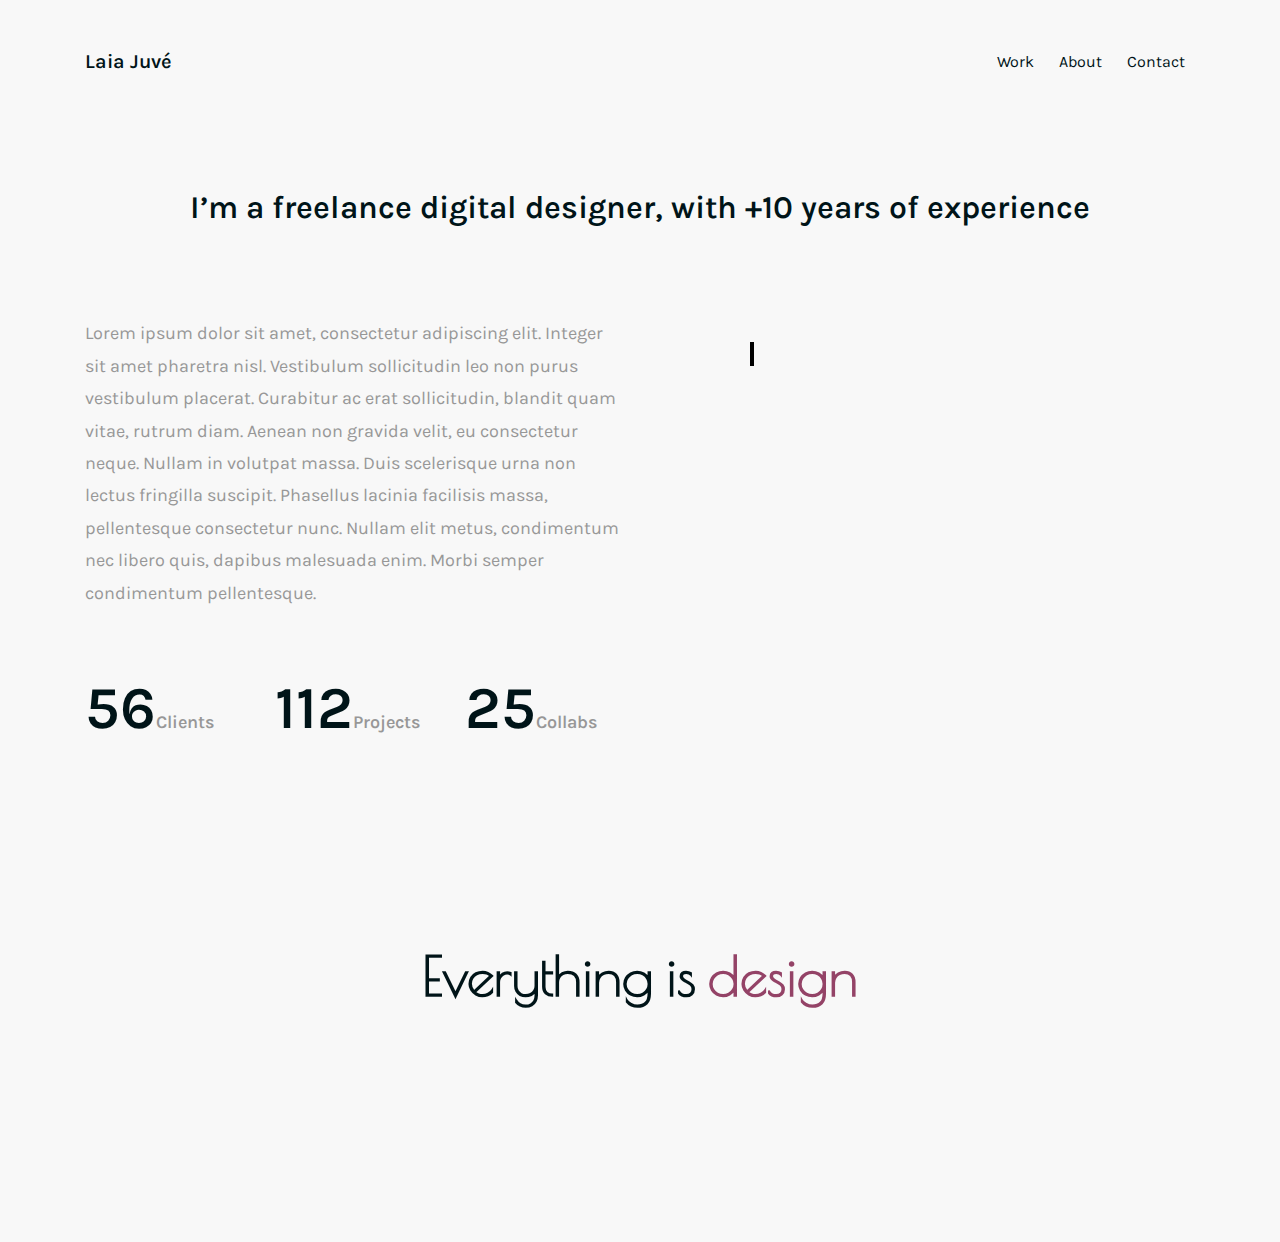
==== about.html @ dd07eb95 "v3" ====
<!DOCTYPE html>
<html lang="es">
<head>
	<title>Laia Juvé Portfolio</title>
	<meta charset="UTF-8">
	<meta name="description" content="Laia Juvé Portfolio">
	<meta name="keywords" content="portfolio, laia , designer, creative, html">
	<meta name="viewport" content="width=device-width, initial-scale=1.0">
	<!-- Favicon -->
	<link href="img/favicon.ico" rel="shortcut icon"/>

	<!-- Google Fonts -->
	<link href="https://fonts.googleapis.com/css?family=Open+Sans" rel="stylesheet">
	<link href="https://fonts.googleapis.com/css?family=Poiret+One" rel="stylesheet">
	<link href="https://fonts.googleapis.com/css?family=Karla" rel="stylesheet">

	<!-- Stylesheets -->
	<link rel="stylesheet" href="stylesheet/bootstrap.min.css"/>
	<link rel="stylesheet" href="stylesheet/font-awesome.min.css"/>
	<link rel="stylesheet" href="stylesheet/magnific-popup.css"/>
	<link rel="stylesheet" href="stylesheet/style.css"/>


	<!--[if lt IE 9]>
	  <script src="https://oss.maxcdn.com/html5shiv/3.7.2/html5shiv.min.js"></script>
	  <script src="https://oss.maxcdn.com/respond/1.4.2/respond.min.js"></script>
	<![endif]-->

</head>
<body>

	<!-- header section start -->
	<header class="cabecera">
		<div class="container">
			<div class="row">
				<div class="col-lg-4 col-md-3">
					<div class="logo">
						<h2 class="logotipo">Laia Juvé</h2>
					</div>
				</div>
				<div class="col-lg-8 col-md-9">
					<nav class="main-menu">
						<ul>
							<li><a href="contact.html">Contact</a></li>
							<li><a href="about.html">About</a></li>
							<li><a href="home.html">Work</a></li>
						</ul>
					</nav>
				</div>
			</div>
		</div>
		<div class="nav-switch">
			<i class="fa fa-bars"></i>
		</div>
	</header>
	<!-- header section end -->

	<!-- intro section start -->
	<section class="intro-section">
		<div class="container text-center">
			<div class="row">
				<div class="col-xl-10 offset-xl-1">
					<h2 class="section-title">I’m a freelance <span>digital designer</span>, with +10 years of experience</h2>
				</div>
			</div>
		</div>
	</section>
	<!-- intro section end -->


	<!-- page section start -->
	<section class="page-section">
		<div class="container">
			<div class="row">
				<div class="col-lg-6">
					<p>Lorem ipsum dolor sit amet, consectetur adipiscing elit. Integer sit amet pharetra nisl. Vestibulum sollicitudin leo non purus vestibulum placerat. Curabitur ac erat sollicitudin, blandit quam vitae, rutrum diam. Aenean non gravida velit, eu consectetur neque. Nullam in volutpat massa. Duis scelerisque urna non lectus fringilla suscipit. Phasellus lacinia facilisis massa, pellentesque consectetur nunc. Nullam elit metus, condimentum nec libero quis, dapibus malesuada enim. Morbi semper condimentum pellentesque. </p>
					<div class="row mt-5">
						<div class="col-md-4">
							<div class="milestone">
								<h2>56<span>Clients</span></h2>
							</div>
						</div>
						<div class="col-md-4">
							<div class="milestone">
								<h2>112<span>Projects</span></h2>
							</div>
						</div>
						<div class="col-md-4">
							<div class="milestone">
								<h2>25<span>Collabs</span></h2>
							</div>
						</div>
					</div>
					<figure class="mt-5">
						<img src="img/sign.png" alt="">
					</figure>
				</div>
				<div class="col-lg-5 offset-lg-1">
					<figure class="pic-frame">
						<img src="img/about.jpg" alt="">
					</figure>
				</div>
			</div>
		</div>
	</section>
	<!-- page section end -->


	<!-- FOOTER -->
	<footer class="pie text-center">
		<div class="container">
			<h2 class="titulos mb-5">Everything is <span>design</span></h2>
			<div class="rrss">
				<a href="https://www.linkedin.com/in/laia-juv%C3%A9-navarro-432b17116/"><span class="fa fa-linkedin"></span></a>
				<a href="https://www.instagram.com/laia.jn/"><span class="fa fa-instagram"></span></a>
				<a href="https://www.facebook.com/laiajuve"><span class="fa fa-facebook"></span></a>
			</div>

		</div>
	</footer>
	<!-- footer section end -->


	<!--====== Javascripts & Jquery ======-->
	<script src="js/jquery-2.1.4.min.js"></script>
	<script src="js/bootstrap.min.js"></script>
	<script src="js/mixitup.min.js"></script>
	<script src="js/magnific-popup.min.js"></script>
	<script src="js/main.js"></script>
</body>
</html>
---- stylesheet/style.css ----
/*----------------------------------------*/
/* Template default CSS
/*----------------------------------------*/

html,
body {
  height: 100%;
  font-family: 'Karla', sans-serif;
  background-color: #f8f8f8;
}

h1,
h2,
h3,
h4,
h5,
h6 {
  color: #001418;
  margin: 0;
  font-weight: 600;
  font-family: 'Karla', sans-serif;
}

p {
  font-size: 18px;
  color: #979797;
  line-height: 1.8;
}

img {
  max-width: 100%;
}

input:focus,
select:focus,
button:focus,
textarea:focus {
  outline: none;
}

a:hover,
a:focus {
  text-decoration: none;
  outline: none;
}

ul,
ol {
  padding: 0;
  margin: 0;
}


/*------------------------
  Helper css
--------------------------*/
.body-pad {
  padding: 0 40px;
}

.spad {
  padding: 100px 0;
}

.pt100 {
  padding-top: 100px;
}

.set-bg {
  background-repeat: no-repeat;
  background-size: cover;
}

.titulos {
  font-size: 55px;
  font-family: 'Poiret One', cursive;
}

.titulos span {
  color: #944367;
}

/*------------------------
  Common Elements
--------------------------*/
.element {
  margin-bottom: 100px;
}

.element:last-child {
  margin-bottom: 0;
}


/*------------------------
    Header Section
--------------------------*/
.cabecera {
  padding-top: 30px;
  padding-bottom: 20px;
  position: relative;
}

.logotipo {
  font-size: 20px;
  padding-top: 20px;
  line-height: 1.65;
}

.main-menu ul {
  list-style: none;
}

.main-menu ul li {
  display: inline;
  float: right;
}

.main-menu ul li a {
  display: inline-block;
  font-size: 16px;
  color: #001418;
  margin-left: 15px;
  margin-right: 10px;
  padding: 20px 0 5px;
}

.logo {
  display: inline-block;
  margin-top: -5px;
}

.main-menu a:hover {
  color: #944367;
  font-weight: bold;
}


.header-btn {
  float: right;
  margin-right: 0;
}

.nav-switch {
  display: none;
}

/*------------------------
    Intro Section
--------------------------*/
.intro-section {
  padding: 90px 0;
}

/*------------------------
    Portfolio Section
--------------------------*/
.portfolio-section {
  overflow: hidden;
}

.portfolio-filter {
  list-style: none;
  padding-bottom: 40px;
}


.portfolio-filter li {
  font-size: 16px;
  display: inline-block;
  margin-right: 30px;
  padding-bottom: 10px;
  color: #979797;
  cursor: pointer;
}

.portfolio-filter li.mixitup-control-active {
  color: #001418;
}

.portfolios-area .gallery-block {
  padding: 0;
}

.gallery-block {
  position: relative;
}

.portfolio-item {
  display: block;
  width: 100%;
  height: 600px;
  background-position: center center;
  position: relative;
  margin-bottom: 30px;
}

.portfolio-item .pi-inner {
  position: absolute;
  width: 100%;
  height: 100%;
  left: 0;
  top: 0;
  background: transparent;
  -webkit-transition: all 0.4s ease 0s;
  -o-transition: all 0.4s ease 0s;
  transition: all 0.4s ease 0s;
}

.portfolio-item .pi-inner h2 {
  opacity: 0;
  font-size: 30px;
  font-weight: 400;
  position: absolute;
  left: 50px;
  bottom: 50px;
  color: #fff;
  letter-spacing: 10px;
  -webkit-transition: all 0.3s ease 0s;
  -o-transition: all 0.3s ease 0s;
  transition: all 0.3s ease 0s;
}

.portfolio-item:hover .pi-inner {
  background: rgba(0, 20, 24, 0.8);
}

.portfolio-item:hover .pi-inner h2 {
  opacity: 1;
  letter-spacing: 0;
}

.portfolio-meta {
  padding-bottom: 45px;
}

.portfolio-meta h2 {
  font-size: 24px;
}

.portfolio-meta p {
  font-size: 14px;
  color: #a6a6a6;
  margin-bottom: 0;
}

.portfolio-intro {
  display: block;
}

.img-popup-warp .mfp-content {
  opacity: 0;
  -webkit-transform: scale(0.8);
  -ms-transform: scale(0.8);
  transform: scale(0.8);
  -webkit-transition: all 0.4s;
  -o-transition: all 0.4s;
  transition: all 0.4s;
}

.img-popup-warp.mfp-ready .mfp-content {
  opacity: 1;
  -webkit-transform: scale(1);
  -ms-transform: scale(1);
  transform: scale(1);
}

/*------------------------
    Footer
--------------------------*/
.pie {
  padding: 110px 0;
}

.rrss {
  margin-top: 60px;
  margin-bottom: 40px;
}

.rrss a {
  color: #979797;
  font-size: 15px;
  margin-right: 30px;
}

.rrss a:last-child {
  margin-right: 0;
}

.rrss a:hover {
  color: #944367;
}

/*------------------------
    About Page
--------------------------*/
.pic-frame {
  position: relative;
  padding-left: 25px;
  padding-bottom: 25px;
  display: inline-block;
}

.pic-frame:after {
  position: absolute;
  content: "";
  width: calc(100% - 25px);
  height: calc(100% - 25px);
  bottom: 0;
  left: 0;
  border: 2px solid #000;
  z-index: 1;
}

.milestone {
  margin-top: 15px;
}

.milestone h2 {
  font-size: 60px;
}

.milestone h2 span {
  font-size: 18px;
  color: #979797;
}



/* ===========================
  Responsive
==============================*/
@media only screen and (max-width: 1448px) {
  .home-2.container {
    width: auto;
  }
}

/* Medium screen : 992px. */
@media only screen and (min-width: 992px) and (max-width: 1199px) {
  .portfolio-item {
    height: 450px;
  }
}

/* Tablet :768px. */
@media only screen and (min-width: 768px) and (max-width: 991px) {
  .body-pad {
    padding: 0 30px;
  }
  .portfolio-item {
    height: 350px;
  }
}

/* Large Mobile :480px. */
@media only screen and (max-width: 767px) {
  .body-pad {
    padding: 0 15px;
  }
  .main-menu {
    position: absolute;
    background: #efefef;
    width: 100%;
    z-index: 999;
    left: 0;
    top: 30px;
    padding-top: 15px;
    display: none;
  }
  .main-menu ul li a {
    padding: 10px 15px;
    border-bottom: 1px solid #ddd;
    display: block;
  }
  .main-menu ul li {
    display: block;
  }
  .main-menu ul li:last-child a {
    border-bottom: none;
  }
  .home-2 {
    text-align: left;
  }
  .home-2 .main-menu {
    top: 99px;
  }
  .nav-switch {
    position: absolute;
    right: 25px;
    font-size: 30px;
    color: #333;
    top: 35px;
    display: block;
  }
  .header-btn {
    display: none;
  }
  .section-title {
    font-size: 45px;
  }
  .portfolio-filter {
    text-align: center;
  }
}

/* small Mobile :320px. */
@media only screen and (max-width: 479px) {
  .section-title {
    font-size: 30px;
  }
}
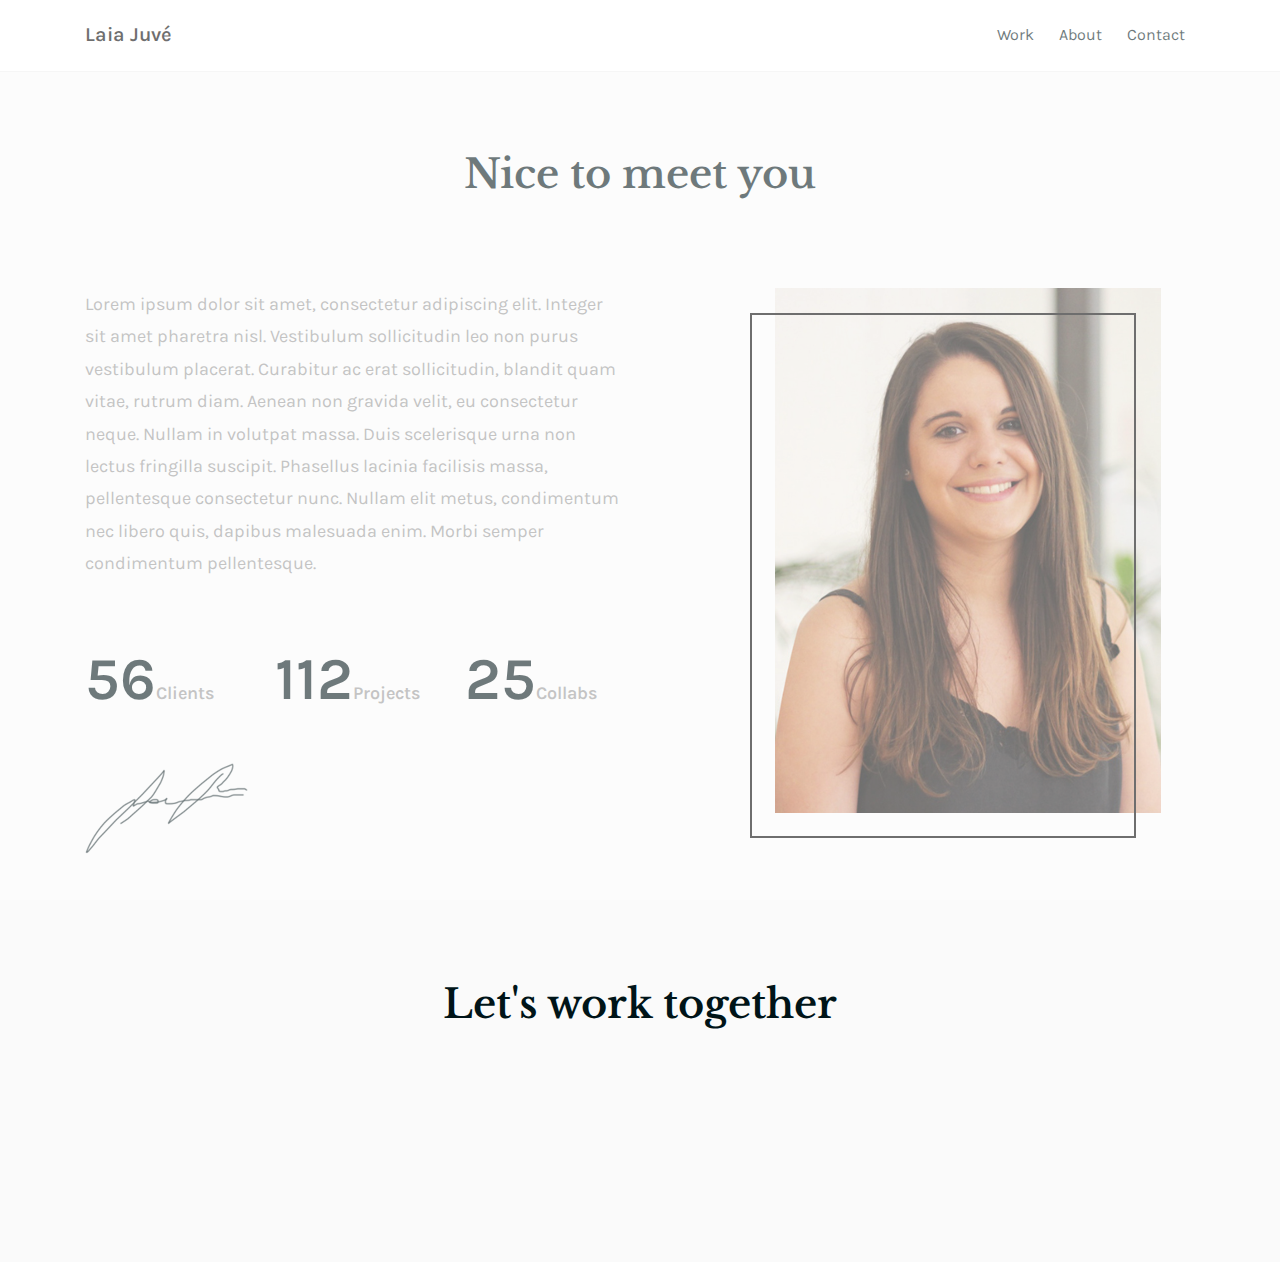
==== commit 19ca8a39: "13 oct" ====
--- a/about.html
+++ b/about.html
@@ -1,11 +1,12 @@
 <!DOCTYPE html>
-<html lang="es">
+<html lang="en">
 <head>
 	<title>Laia Juvé Portfolio</title>
 	<meta charset="UTF-8">
 	<meta name="description" content="Laia Juvé Portfolio">
 	<meta name="keywords" content="portfolio, laia , designer, creative, html">
 	<meta name="viewport" content="width=device-width, initial-scale=1.0">
+	<meta name="theme-color" content="#f8f8f8">
 	<!-- Favicon -->
 	<link href="img/favicon.ico" rel="shortcut icon"/>
 
@@ -13,8 +14,14 @@
 	<link href="https://fonts.googleapis.com/css?family=Open+Sans" rel="stylesheet">
 	<link href="https://fonts.googleapis.com/css?family=Poiret+One" rel="stylesheet">
 	<link href="https://fonts.googleapis.com/css?family=Karla" rel="stylesheet">
+	<link href="https://fonts.googleapis.com/css?family=Krub" rel="stylesheet">
+	<link href="https://fonts.googleapis.com/css?family=Libre+Baskerville" rel="stylesheet">
 
 	<!-- Stylesheets -->
+	<script src="./js/jquery.js"></script>
+ 	<script src="https://cdnjs.cloudflare.com/ajax/libs/popper.js/1.14.3/umd/popper.min.js" integrity="sha384-ZMP7rVo3mIykV+2+9J3UJ46jBk0WLaUAdn689aCwoqbBJiSnjAK/l8WvCWPIPm49" crossorigin="anonymous"></script>
+ 	<script src="./bootstrap.js"></script>
+ 	<script src="./main1.js"></script>
 	<link rel="stylesheet" href="stylesheet/bootstrap.min.css"/>
 	<link rel="stylesheet" href="stylesheet/font-awesome.min.css"/>
 	<link rel="stylesheet" href="stylesheet/magnific-popup.css"/>
@@ -29,19 +36,24 @@
 </head>
 <body>
 
+	<!-- Page Preloder -->
+	<div id="preloder">
+		<div class="loader"></div>
+	</div>
+
 	<!-- header section start -->
-	<header class="cabecera">
+	<header class="cabecera fixed-top">
 		<div class="container">
 			<div class="row">
 				<div class="col-lg-4 col-md-3">
 					<div class="logo">
-						<h2 class="logotipo">Laia Juvé</h2>
+						<h2 class="logotipo"><a href="home.html">Laia Juvé</a></h2>
 					</div>
 				</div>
 				<div class="col-lg-8 col-md-9">
 					<nav class="main-menu">
 						<ul>
-							<li><a href="contact.html">Contact</a></li>
+							<li><a href="contact.html" class="active">Contact</a></li>
 							<li><a href="about.html">About</a></li>
 							<li><a href="home.html">Work</a></li>
 						</ul>
@@ -60,7 +72,7 @@
 		<div class="container text-center">
 			<div class="row">
 				<div class="col-xl-10 offset-xl-1">
-					<h2 class="section-title">I’m a freelance <span>digital designer</span>, with +10 years of experience</h2>
+					<h2 class="titulos">Nice to meet you</h2>
 				</div>
 			</div>
 		</div>
@@ -109,7 +121,7 @@
 	<!-- FOOTER -->
 	<footer class="pie text-center">
 		<div class="container">
-			<h2 class="titulos mb-5">Everything is <span>design</span></h2>
+			<h2 class="titulos mb-5">Let's work together</h2>
 			<div class="rrss">
 				<a href="https://www.linkedin.com/in/laia-juv%C3%A9-navarro-432b17116/"><span class="fa fa-linkedin"></span></a>
 				<a href="https://www.instagram.com/laia.jn/"><span class="fa fa-instagram"></span></a>
--- a/stylesheet/style.css
+++ b/stylesheet/style.css
@@ -7,7 +7,7 @@
 body {
   height: 100%;
   font-family: 'Karla', sans-serif;
-  background-color: #f8f8f8;
+  background-color: #fafafa;
 }
 
 h1,
@@ -52,6 +52,7 @@
 }
 
 
+
 /*------------------------
   Helper css
 --------------------------*/
@@ -73,8 +74,8 @@
 }
 
 .titulos {
-  font-size: 55px;
-  font-family: 'Poiret One', cursive;
+  font-size: 40px;
+  font-family: 'Libre Baskerville', serif;
 }
 
 .titulos span {
@@ -97,15 +98,28 @@
     Header Section
 --------------------------*/
 .cabecera {
-  padding-top: 30px;
+  padding-top: 23px;
   padding-bottom: 20px;
-  position: relative;
+  background-color: white;
+  border-bottom: #f0f0f0 0.5px solid;
 }
 
 .logotipo {
   font-size: 20px;
-  padding-top: 20px;
+  padding-top: 0px;
   line-height: 1.65;
+}
+
+.fixed-top{
+  position: fixed;
+  top: 0;
+  right: 0;
+  left: 0;
+  z-index: 1030;
+}
+
+a{
+  color: black;
 }
 
 .main-menu ul {
@@ -123,7 +137,8 @@
   color: #001418;
   margin-left: 15px;
   margin-right: 10px;
-  padding: 20px 0 5px;
+  padding: 0px;
+  position: relative;
 }
 
 .logo {
@@ -133,6 +148,28 @@
 
 .main-menu a:hover {
   color: #944367;
+}
+
+.main-menu a:after  {
+  content: '';
+  position: absolute;
+  left: 0;
+  right: 0;
+  bottom: 0;
+  height: 2px;
+  background-color: #000;
+  opacity: 0;
+  transition: opacity 0.5s;
+  transition: bottom 0.3s;
+}
+
+.main-menu a:hover:after {
+  opacity: 1;
+  bottom: 2px;
+}
+
+.logo a:hover{
+  color: #944367;
   font-weight: bold;
 }
 
@@ -146,11 +183,65 @@
   display: none;
 }
 
+/*=== Preloder ===*/
+#preloder {
+  position: fixed;
+  width: 100%;
+  height: 100%;
+  top: 0;
+  left: 0;
+  z-index: 999999;
+  background: #fff;
+}
+
+.loader {
+  width: 30px;
+  height: 30px;
+  border: 3px solid #000;
+  position: absolute;
+  top: 50%;
+  left: 50%;
+  margin-top: -13px;
+  margin-left: -13px;
+  border-radius: 60px;
+  border-left-color: transparent;
+  animation: loader 0.8s linear infinite;
+  -webkit-animation: loader 0.8s linear infinite;
+}
+
+@keyframes loader {
+  0% {
+    -webkit-transform: rotate(0deg);
+            transform: rotate(0deg);
+  }
+  50% {
+    -webkit-transform: rotate(180deg);
+            transform: rotate(180deg);
+  }
+  100% {
+    -webkit-transform: rotate(360deg);
+            transform: rotate(360deg);
+  }
+}
+
+@-webkit-keyframes loader {
+  0% {
+    -webkit-transform: rotate(0deg);
+  }
+  50% {
+    -webkit-transform: rotate(180deg);
+  }
+  100% {
+    -webkit-transform: rotate(360deg);
+  }
+}
+
 /*------------------------
     Intro Section
 --------------------------*/
 .intro-section {
-  padding: 90px 0;
+  padding-top: 150px;
+  padding-bottom: 90px;
 }
 
 /*------------------------
@@ -162,7 +253,7 @@
 
 .portfolio-filter {
   list-style: none;
-  padding-bottom: 40px;
+  padding-bottom: 20px;
 }
 
 
@@ -391,7 +482,7 @@
     right: 25px;
     font-size: 30px;
     color: #333;
-    top: 35px;
+    top: 12px;
     display: block;
   }
   .header-btn {
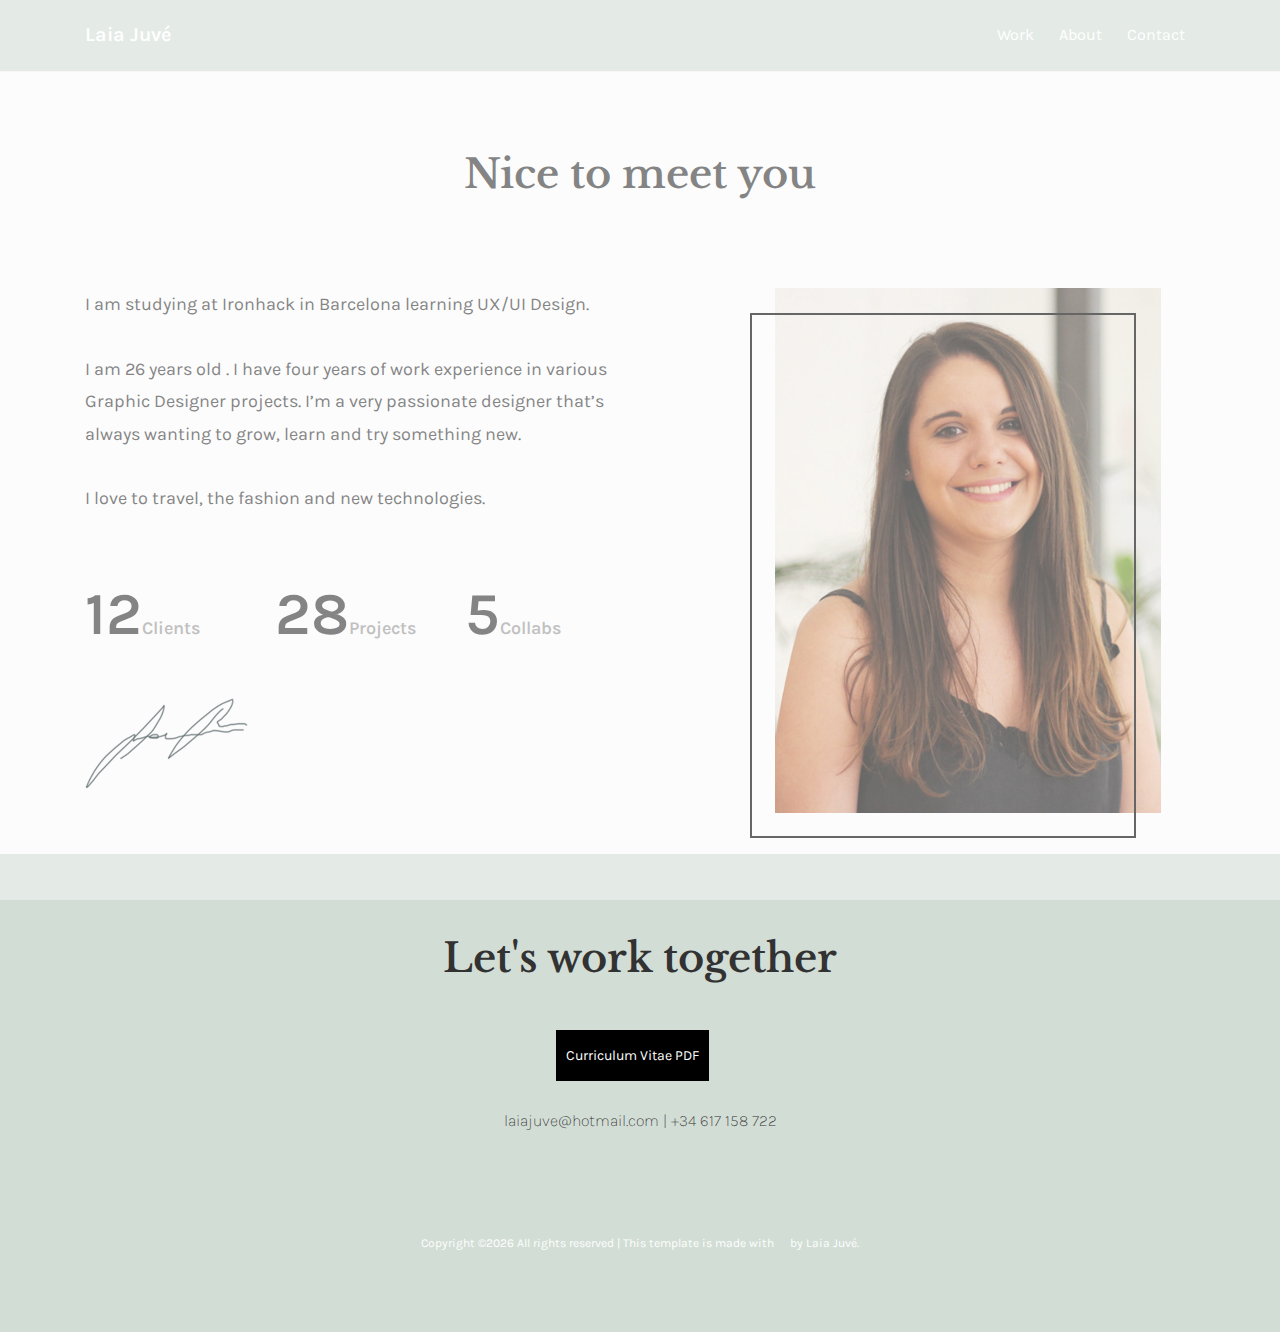
==== commit 8b1e8331: "14 oct_v2" ====
--- a/about.html
+++ b/about.html
@@ -85,21 +85,25 @@
 		<div class="container">
 			<div class="row">
 				<div class="col-lg-6">
-					<p>Lorem ipsum dolor sit amet, consectetur adipiscing elit. Integer sit amet pharetra nisl. Vestibulum sollicitudin leo non purus vestibulum placerat. Curabitur ac erat sollicitudin, blandit quam vitae, rutrum diam. Aenean non gravida velit, eu consectetur neque. Nullam in volutpat massa. Duis scelerisque urna non lectus fringilla suscipit. Phasellus lacinia facilisis massa, pellentesque consectetur nunc. Nullam elit metus, condimentum nec libero quis, dapibus malesuada enim. Morbi semper condimentum pellentesque. </p>
+					<p>I am studying at Ironhack in Barcelona learning UX/UI Design.<br><br>
+					I am 26 years old . I have four years of work experience in various
+					Graphic Designer projects. I’m a very passionate designer that’s
+					always wanting to grow, learn and try something new.<br><br>
+					I love to travel, the fashion and new technologies. </p>
 					<div class="row mt-5">
 						<div class="col-md-4">
 							<div class="milestone">
-								<h2>56<span>Clients</span></h2>
+								<h2>12<span>Clients</span></h2>
 							</div>
 						</div>
 						<div class="col-md-4">
 							<div class="milestone">
-								<h2>112<span>Projects</span></h2>
+								<h2>28<span>Projects</span></h2>
 							</div>
 						</div>
 						<div class="col-md-4">
 							<div class="milestone">
-								<h2>25<span>Collabs</span></h2>
+								<h2>5<span>Collabs</span></h2>
 							</div>
 						</div>
 					</div>
@@ -122,11 +126,17 @@
 	<footer class="pie text-center">
 		<div class="container">
 			<h2 class="titulos mb-5">Let's work together</h2>
+			<a href="Cv_Laia Juvé_English.pdf" class="site-btn">Curriculum Vitae PDF</a>
+			<h6 class="info">laiajuve@hotmail.com  |  +34 617 158 722 </h6>
 			<div class="rrss">
 				<a href="https://www.linkedin.com/in/laia-juv%C3%A9-navarro-432b17116/"><span class="fa fa-linkedin"></span></a>
 				<a href="https://www.instagram.com/laia.jn/"><span class="fa fa-instagram"></span></a>
 				<a href="https://www.facebook.com/laiajuve"><span class="fa fa-facebook"></span></a>
 			</div>
+			<div class="copyright"><!-- Link back to Colorlib can't be removed. Template is licensed under CC BY 3.0. -->
+Copyright &copy;<script>document.write(new Date().getFullYear());</script> All rights reserved | This template is made with <i class="fa fa-heart-o" aria-hidden="true"></i> by Laia Juvé.
+<!-- Link back to Colorlib can't be removed. Template is licensed under CC BY 3.0. -->
+</div>
 
 		</div>
 	</footer>
--- a/stylesheet/style.css
+++ b/stylesheet/style.css
@@ -16,15 +16,16 @@
 h4,
 h5,
 h6 {
-  color: #001418;
+  color: #333233;
   margin: 0;
   font-weight: 600;
   font-family: 'Karla', sans-serif;
 }
 
+
 p {
   font-size: 18px;
-  color: #979797;
+  color: #333233;
   line-height: 1.8;
 }
 
@@ -79,7 +80,7 @@
 }
 
 .titulos span {
-  color: #944367;
+  color: #333233;
 }
 
 /*------------------------
@@ -100,7 +101,7 @@
 .cabecera {
   padding-top: 23px;
   padding-bottom: 20px;
-  background-color: white;
+  background-color: #d2ddd5;
   border-bottom: #f0f0f0 0.5px solid;
 }
 
@@ -119,7 +120,7 @@
 }
 
 a{
-  color: black;
+  color: white;
 }
 
 .main-menu ul {
@@ -134,7 +135,7 @@
 .main-menu ul li a {
   display: inline-block;
   font-size: 16px;
-  color: #001418;
+  color: white;
   margin-left: 15px;
   margin-right: 10px;
   padding: 0px;
@@ -147,7 +148,7 @@
 }
 
 .main-menu a:hover {
-  color: #944367;
+  color: #333233;
 }
 
 .main-menu a:after  {
@@ -157,7 +158,7 @@
   right: 0;
   bottom: 0;
   height: 2px;
-  background-color: #000;
+  background-color: #333233;
   opacity: 0;
   transition: opacity 0.5s;
   transition: bottom 0.3s;
@@ -169,7 +170,7 @@
 }
 
 .logo a:hover{
-  color: #944367;
+  color: #333233;
   font-weight: bold;
 }
 
@@ -262,12 +263,13 @@
   display: inline-block;
   margin-right: 30px;
   padding-bottom: 10px;
-  color: #979797;
+  color: #afc6b4;
   cursor: pointer;
 }
 
 .portfolio-filter li.mixitup-control-active {
-  color: #001418;
+  color: #333233;
+  font-weight: bold;
 }
 
 .portfolios-area .gallery-block {
@@ -357,20 +359,159 @@
   transform: scale(1);
 }
 
+/*=== Buttons ===*/
+.site-btn {
+  display: inline-block;
+  font-size: 14px;
+  min-width: 140px;
+  text-align: center;
+  padding: 15px 10px;
+  position: relative;
+  color: #fff;
+  border: none;
+  background-color: #000;
+  margin-right: 15px;
+  margin-bottom: 30px;
+  z-index: 1;
+}
+
+.site-btn.btn-fade {
+  background-color: #979797;
+}
+
+.site-btn.btn-line {
+  background: none;
+  border: 2px solid #000;
+  color: #000;
+  padding: 13px 10px;
+}
+
+.site-btn.btn-line:hover {
+  color: #000;
+}
+
+.site-btn.btn-line-fade {
+  background: none;
+  border: 2px solid #979797;
+  color: #979797;
+  padding: 13px 10px;
+}
+
+.site-btn.btn-line-fade:hover {
+  color: #979797;
+}
+
+.site-btn:hover {
+  color: #fff;
+}
+
+/*------------------------
+    Contact Page
+--------------------------*/
+.contect-tect {
+  text-align: center;
+  margin-bottom: 70px;
+}
+
+.contect-tect h2 {
+  font-size: 24px;
+  margin-bottom: 30px;
+}
+
+.contect-tect p {
+  font-size: 17px;
+}
+
+.contact-form {
+  display: block;
+  width: 100%;
+}
+
+.contact-form input {
+  padding-left: 25px;
+  height: 60px;
+  width: 100%;
+  border: none;
+  border-bottom: 2px solid #000;
+  margin-bottom: 30px;
+  font-size: 12px;
+  background-color: #fafafa;
+}
+
+.contact-form textarea {
+  padding-left: 25px;
+  height: 200px;
+  width: 100%;
+  border: none;
+  border-bottom: 2px solid #000;
+  margin-bottom: 30px;
+  font-size: 12px;
+  background-color: #fafafa;
+}
+
+.contact-form ::-webkit-input-placeholder {
+  font-style: italic;
+}
+
+.contact-form :-ms-input-placeholder {
+  font-style: italic;
+}
+
+.contact-form ::-ms-input-placeholder {
+  font-style: italic;
+}
+
+.contact-form ::placeholder {
+  font-style: italic;
+}
+
+
+/*------------------------
+    Proyecto Page
+--------------------------*/
+
+.intro-section-proyecto {
+  padding-top: 150px;
+  padding-bottom: 60px;
+}
+
+.textos{
+  margin-left: 18px;
+}
+
+.subtitulo{
+  padding-top: 20px;
+  font-size: 18px;
+  font-weight: bold;
+  text-align:left;
+}
+
+.parrafo{
+  padding-top: 20px;
+  padding-bottom: 20px;
+  margin-right: 18px;
+  text-align: justify;
+  font-size: 16px;
+  line-height: 1.7;
+}
+
+
+
 /*------------------------
     Footer
 --------------------------*/
 .pie {
-  padding: 110px 0;
+  padding: 80px 0;
+  background-color: #d2ddd5;
 }
 
 .rrss {
-  margin-top: 60px;
+  margin-top: 40px;
   margin-bottom: 40px;
 }
 
 .rrss a {
-  color: #979797;
+  color: #333233;
   font-size: 15px;
   margin-right: 30px;
 }
@@ -380,7 +521,18 @@
 }
 
 .rrss a:hover {
-  color: #944367;
+  color: white;
+}
+
+
+.info{
+  color: #333233;
+  font-weight: lighter;
+}
+
+.copyright {
+  font-size: 12px;
+  color: white;
 }
 
 /*------------------------
